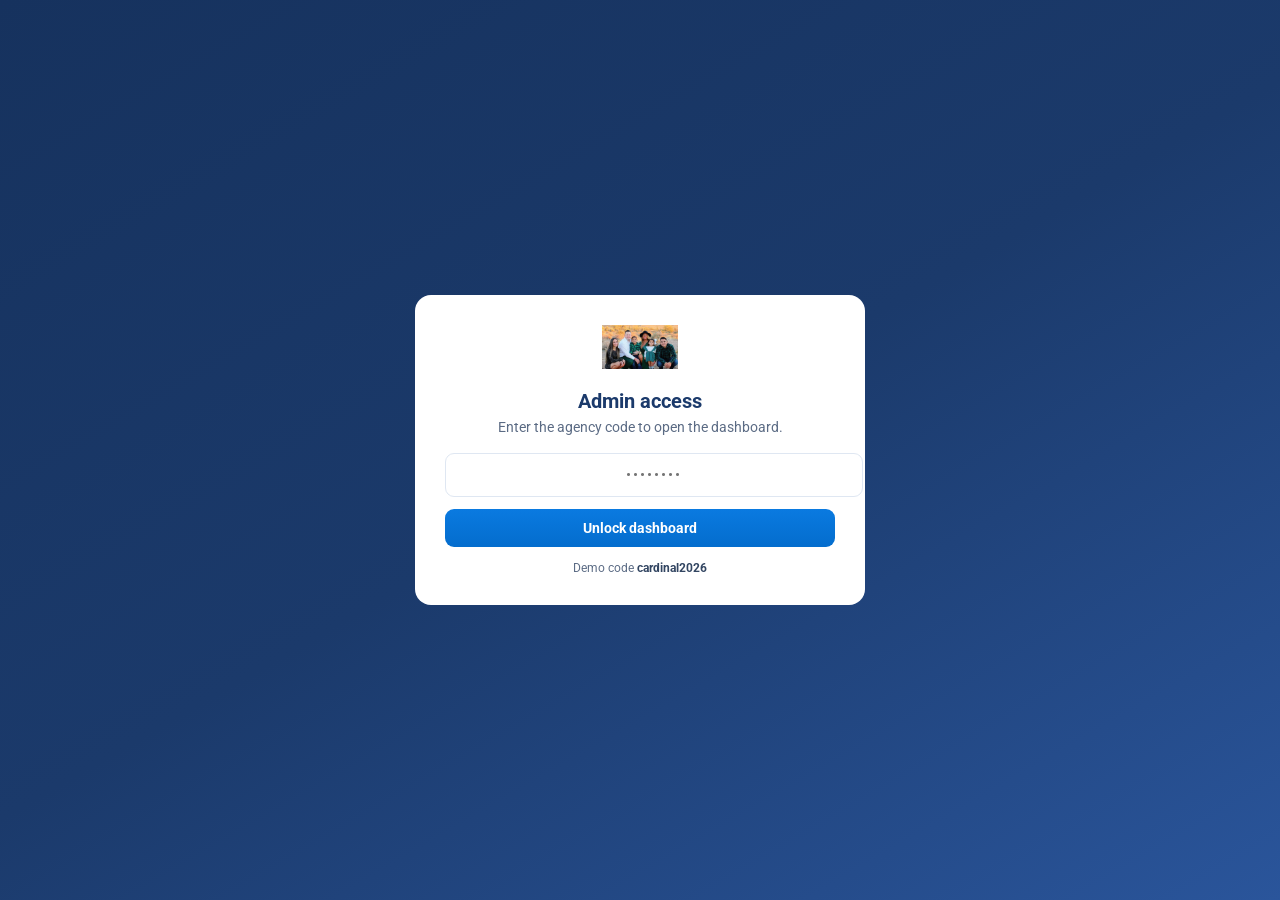
==== admin.html @ 651b7b45 "Cardinal Insurance Group — agency site, client portal, admin dashboard" ====
<!DOCTYPE html>
<html lang="en">
<head>
<meta charset="utf-8">
<meta name="viewport" content="width=device-width,initial-scale=1">
<title>Admin — Cardinal Insurance Group | LNL Solutions</title>
<meta name="robots" content="noindex">
<link rel="icon" href="assets/img/logo-alt.png">
<link href="https://fonts.googleapis.com/css2?family=Roboto:wght@400;500;700;900&display=swap" rel="stylesheet">
<link rel="stylesheet" href="assets/css/admin.css">
</head>
<body class="admin">

<div class="gate" id="gate">
  <form class="gate__c" id="gateForm">
    <img src="assets/img/logo-alt.png" alt="" style="height:44px;width:auto;margin:0 auto 16px">
    <h2>Admin access</h2>
    <p>Enter the agency code to open the dashboard.</p>
    <input id="gateCode" placeholder="••••••••" autocomplete="off" aria-label="Access code">
    <button class="btn btn--blue" type="submit" style="width:100%;margin-top:12px">Unlock dashboard</button>
    <div class="gate__err" id="gateErr">Incorrect code.</div>
    <div class="gate__k">Demo code <b>cardinal2026</b></div>
  </form>
</div>

<div class="atop"><div class="awrap atop__in">
  <img src="assets/img/logo-alt.png" alt="">
  <span class="atop__t">Cardinal Insurance Group</span>
  <span class="atop__b">Admin</span>
  <div class="atop__sp">
    <span>Signed in as John C.</span>
    <a href="index.html" style="color:#046DCD;font-weight:700">View site ↗</a>
  </div>
</div></div>

<div class="awrap">
  <div class="ahead">
    <div>
      <h1>Today at a glance</h1>
      <p id="asOf">—</p>
    </div>
    <div class="ahead__sp">
      <button class="btn btn--line btn--sm" id="refresh">Refresh</button>
      <button class="btn btn--blue btn--sm" id="addLead">Add lead</button>
    </div>
  </div>

  <div class="kpis" id="kpis"></div>

  <div class="grid2">
    <div>
      <div class="panel">
        <div class="panel__h"><h2>New leads</h2><span class="n" id="leadCount">—</span></div>
        <div class="panel__b">
          <table>
            <thead><tr><th>Name</th><th>Coverage</th><th>ZIP</th><th>Source</th><th>Status</th><th>Added</th></tr></thead>
            <tbody id="leadRows"></tbody>
          </table>
        </div>
      </div>

      <div class="panel">
        <div class="panel__h"><h2>Clients</h2><span class="n" id="clientCount">—</span></div>
        <div class="panel__b">
          <table>
            <thead><tr><th>Client</th><th>Policies</th><th>Monthly</th><th>Carrier</th><th>Client since</th></tr></thead>
            <tbody id="clientRows"></tbody>
          </table>
        </div>
      </div>
    </div>

    <div>
      <div class="panel">
        <div class="panel__h"><h2>Follow-ups needed</h2><span class="n" id="fuCount">—</span></div>
        <div class="panel__b" id="fuList"></div>
      </div>

      <div class="panel">
        <div class="panel__h"><h2>Campaign performance</h2><span class="n">30 days</span></div>
        <div class="panel__b">
          <table>
            <thead><tr><th>Channel</th><th>Spend</th><th>Leads</th><th>CPL</th><th>Bound</th></tr></thead>
            <tbody id="chanRows"></tbody>
          </table>
        </div>
      </div>
    </div>
  </div>
</div>

<div class="scrim" id="scrim"></div>
<div class="drawer" id="drawer"></div>

<script src="assets/js/app.js"></script>
<script src="assets/js/admin.js"></script>
</body>
</html>
---- assets/css/admin.css ----
:root{--blue:#046DCD;--navy:#1B3A6B;--red:#C33E47;--line:#DFE7F2;--mist:#F4F7FB;--muted:#5B6B84}
body.admin{background:var(--mist);font-family:"Roboto",-apple-system,Segoe UI,Arial,sans-serif;color:#1F2937}
.awrap{max-width:1240px;margin:0 auto;padding:0 20px}
.atop{background:#fff;border-bottom:1px solid var(--line);position:sticky;top:0;z-index:30}
.atop__in{display:flex;align-items:center;gap:14px;height:66px}
.atop__in img{height:32px;width:auto}
.atop__t{font-weight:800;color:var(--navy);font-size:15px}
.atop__b{margin-left:6px;font-size:11px;font-weight:800;letter-spacing:.06em;text-transform:uppercase;
  background:#EAF2FC;color:#046DCD;padding:4px 8px;border-radius:6px}
.atop__sp{margin-left:auto;display:flex;gap:14px;align-items:center;font-size:13px;color:var(--muted)}
.ahead{padding:26px 0 4px;display:flex;align-items:flex-end;gap:14px;flex-wrap:wrap}
.ahead h1{font-size:26px;color:var(--navy);margin:0}
.ahead p{margin:0;color:var(--muted);font-size:14px}
.ahead__sp{margin-left:auto;display:flex;gap:8px}
.btn{display:inline-flex;align-items:center;justify-content:center;gap:8px;font-weight:700;font-size:14px;
  padding:11px 17px;border-radius:9px;border:0;cursor:pointer;font-family:inherit}
.btn--blue{background:linear-gradient(180deg,#0A7AE0,#046DCD);color:#fff}
.btn--line{background:#fff;color:var(--navy);border:1px solid var(--line)}
.btn--sm{padding:8px 13px;font-size:13px;border-radius:8px}
.kpis{display:grid;grid-template-columns:repeat(4,1fr);gap:14px;margin:22px 0}
@media(max-width:1000px){.kpis{grid-template-columns:1fr 1fr}}
.kpi{background:#fff;border:1px solid var(--line);border-radius:13px;padding:16px 18px}
.kpi__l{font-size:11.5px;text-transform:uppercase;letter-spacing:.07em;color:var(--muted);font-weight:800}
.kpi__v{font-size:27px;font-weight:800;color:var(--navy);letter-spacing:-.02em;margin-top:6px;line-height:1.1}
.kpi__d{font-size:12px;color:var(--muted);margin-top:3px}
.kpi--alert .kpi__v{color:#B25E09}
.grid2{display:grid;grid-template-columns:1.5fr 1fr;gap:18px}
@media(max-width:1000px){.grid2{grid-template-columns:1fr}}
.panel{background:#fff;border:1px solid var(--line);border-radius:13px;overflow:hidden;margin-bottom:18px}
.panel__h{padding:14px 17px;border-bottom:1px solid var(--line);display:flex;align-items:center;gap:10px}
.panel__h h2{font-size:14.5px;margin:0;color:var(--navy)}
.panel__h .n{margin-left:auto;font-size:11.5px;font-weight:800;color:var(--muted)}
.panel__b{padding:0}
table{width:100%;border-collapse:collapse;font-size:13.5px}
th{text-align:left;padding:10px 14px;font-size:11px;text-transform:uppercase;letter-spacing:.06em;
  color:var(--muted);font-weight:800;background:#FAFCFE;border-bottom:1px solid var(--line);white-space:nowrap}
td{padding:11px 14px;border-bottom:1px solid #EEF3F9;vertical-align:middle}
tr:last-child td{border-bottom:0}
tbody tr{cursor:pointer}
tbody tr:hover{background:#F7FAFE}
.who{display:flex;align-items:center;gap:9px}
.av{width:30px;height:30px;border-radius:50%;background:linear-gradient(160deg,#1B3A6B,#26488A);color:#fff;
  display:grid;place-items:center;font-size:11.5px;font-weight:800;flex:0 0 30px}
.tg{display:inline-block;font-size:11px;font-weight:800;padding:4px 9px;border-radius:999px;white-space:nowrap}
.tg--new{background:#EAF2FC;color:#046DCD}
.tg--follow{background:#FEF3E2;color:#B25E09}
.tg--quoted{background:#EEEBFF;color:#5B45C9}
.tg--won{background:#E7F6EE;color:#1B7F4B}
.fu{display:flex;gap:11px;padding:13px 17px;border-bottom:1px solid #EEF3F9;align-items:center}
.fu:last-child{border:0}
.fu__b{flex:1;min-width:0}
.fu__n{font-weight:700;font-size:14px;color:#22304A}
.fu__m{font-size:12.5px;color:var(--muted)}
.empty{padding:22px 17px;color:var(--muted);font-size:13.5px}
/* gate */
.gate{position:fixed;inset:0;background:linear-gradient(150deg,#16325E,#1B3A6B 50%,#2A559B);z-index:100;
  display:grid;place-items:center;padding:20px}
.gate__c{background:#fff;border-radius:16px;padding:30px;max-width:390px;width:100%;text-align:center}
.gate__c h2{font-size:20px;color:var(--navy);margin:0 0 6px}
.gate__c p{font-size:13.5px;color:var(--muted);margin:0 0 18px}
.gate input{width:100%;padding:12px 13px;border:1px solid var(--line);border-radius:9px;font-size:15px;
  text-align:center;letter-spacing:.14em;font-family:inherit}
.gate input:focus{outline:2px solid rgba(4,109,205,.22);border-color:var(--blue)}
.gate__err{color:#B42318;font-size:12.5px;font-weight:700;margin-top:10px;display:none}
.gate__k{font-size:11.5px;color:var(--muted);margin-top:14px}
.gate__k b{color:#334662}
/* drawer */
.scrim{position:fixed;inset:0;background:rgba(12,26,48,.42);opacity:0;pointer-events:none;transition:.2s;z-index:80}
.scrim.on{opacity:1;pointer-events:auto}
.drawer{position:fixed;top:0;right:0;bottom:0;width:430px;max-width:94vw;background:#fff;z-index:81;
  transform:translateX(102%);transition:transform .26s ease;display:flex;flex-direction:column;box-shadow:-20px 0 50px rgba(12,26,48,.18)}
.drawer.on{transform:none}
.drawer__h{padding:18px;border-bottom:1px solid var(--line);display:flex;gap:12px;align-items:flex-start}
.drawer__h b{font-size:17px;color:var(--navy);display:block}
.drawer__h span{font-size:12.5px;color:var(--muted)}
.drawer__x{margin-left:auto;background:none;border:0;font-size:24px;color:#7C8BA3;cursor:pointer;line-height:1}
.drawer__b{padding:18px;overflow-y:auto;flex:1}
.dr{display:flex;justify-content:space-between;gap:14px;padding:9px 0;border-bottom:1px dashed var(--line);font-size:13.5px}
.dr:last-child{border:0}
.dr__k{color:var(--muted)}
.dr__v{font-weight:700;color:#22304A;text-align:right}
.acts{display:flex;gap:8px;flex-wrap:wrap;margin-top:14px}
.hide{display:none!important}
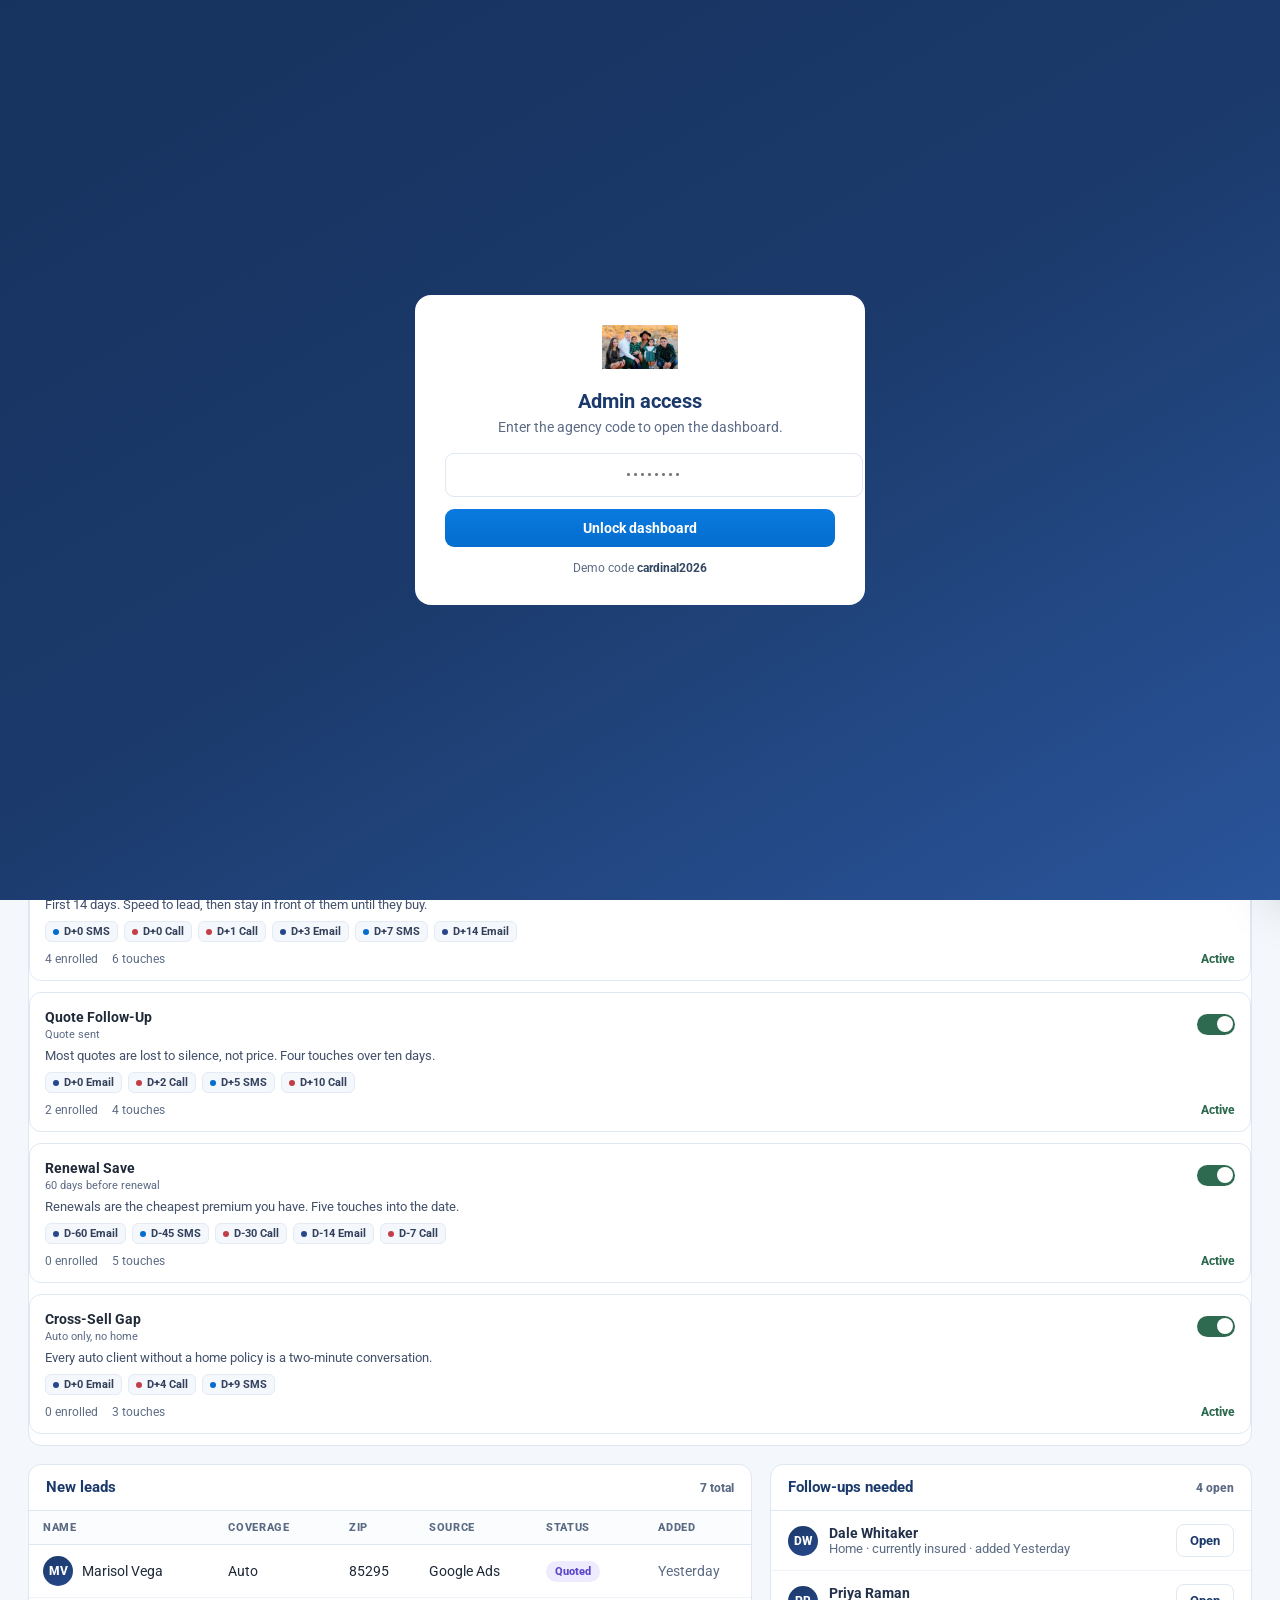
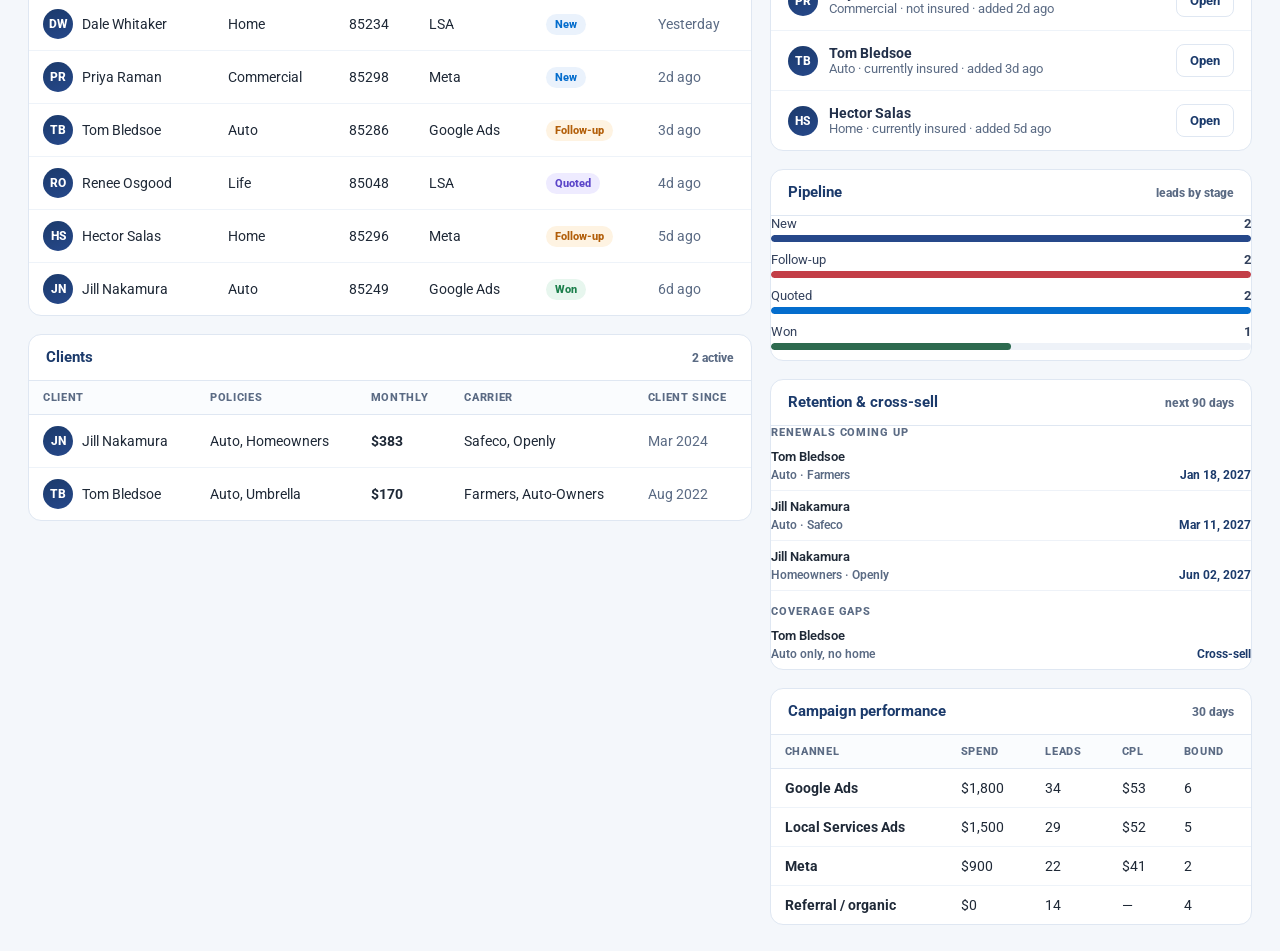
==== commit 9c9e124f: "Add drip campaigns, today queue, pipeline and retention to admin" ====
--- a/admin.html
+++ b/admin.html
@@ -47,6 +47,16 @@
 
   <div class="kpis" id="kpis"></div>
 
+  <div class="panel">
+    <div class="panel__h"><h2>Today's queue</h2><span class="n" id="qCount">—</span></div>
+    <div class="panel__b" id="queue"></div>
+  </div>
+
+  <div class="panel">
+    <div class="panel__h"><h2>Drip campaigns</h2><span class="n">automated follow-up</span></div>
+    <div class="panel__b" id="campaigns"></div>
+  </div>
+
   <div class="grid2">
     <div>
       <div class="panel">
@@ -77,6 +87,16 @@
       </div>
 
       <div class="panel">
+        <div class="panel__h"><h2>Pipeline</h2><span class="n">leads by stage</span></div>
+        <div class="panel__b" id="pipeline"></div>
+      </div>
+
+      <div class="panel">
+        <div class="panel__h"><h2>Retention & cross-sell</h2><span class="n">next 90 days</span></div>
+        <div class="panel__b" id="retention"></div>
+      </div>
+
+      <div class="panel">
         <div class="panel__h"><h2>Campaign performance</h2><span class="n">30 days</span></div>
         <div class="panel__b">
           <table>
@@ -94,5 +114,6 @@
 
 <script src="assets/js/app.js"></script>
 <script src="assets/js/admin.js"></script>
+<script src="assets/js/drip.js"></script>
 </body>
 </html>
--- a/assets/css/admin.css
+++ b/assets/css/admin.css
@@ -81,3 +81,52 @@
 .dr__v{font-weight:700;color:#22304A;text-align:right}
 .acts{display:flex;gap:8px;flex-wrap:wrap;margin-top:14px}
 .hide{display:none!important}
+
+/* ── drip / queue / pipeline ─────────────────────────── */
+.btn--xs{padding:5px 10px;font-size:12px;border-radius:8px}
+.btn--line{background:#fff;border:1px solid var(--line);color:#1B3A6B}
+.btn--line:hover{border-color:#046DCD;color:#046DCD}
+.empty{color:var(--muted);font-size:13px;padding:8px 2px}
+.qrow{display:grid;grid-template-columns:1.1fr 1.4fr auto;gap:14px;align-items:center;
+  padding:11px 6px;border-bottom:1px solid #EEF2F8;cursor:pointer}
+.qrow:hover{background:#FAFCFF}
+.qrow__n{font-weight:700;font-size:13.5px}
+.qrow__m{font-size:11.5px;color:var(--muted)}
+.qrow__s{display:flex;align-items:center;gap:8px;font-size:12.5px;color:#3C4A63}
+.qrow__t{white-space:nowrap;overflow:hidden;text-overflow:ellipsis}
+.qrow__r{display:flex;align-items:center;gap:7px}
+.qrow__d{font-size:11.5px;color:var(--muted);white-space:nowrap}
+.chip{color:#fff;font-size:10.5px;font-weight:800;letter-spacing:.05em;padding:3px 7px;border-radius:5px}
+.camp{border:1px solid var(--line);border-radius:12px;padding:14px 15px;margin-bottom:11px;background:#fff}
+.camp--off{opacity:.62}
+.camp__h{display:flex;align-items:center;justify-content:space-between;gap:12px}
+.camp__h b{font-size:14px}
+.camp__tg{display:block;font-size:11px;color:var(--muted);margin-top:2px}
+.camp__d{font-size:12.5px;color:#42506A;margin:7px 0 9px}
+.camp__steps{display:flex;flex-wrap:wrap;gap:6px}
+.stp{display:inline-flex;align-items:center;gap:5px;font-size:11px;font-weight:700;
+  background:#F4F7FB;border:1px solid #E4EBF5;border-radius:6px;padding:3px 7px;color:#33415C}
+.stp i{width:6px;height:6px;border-radius:50%;display:inline-block}
+.camp__f{display:flex;gap:14px;margin-top:10px;font-size:11.5px;color:var(--muted)}
+.camp__st{margin-left:auto;font-weight:800;color:#2D6A4F}
+.camp--off .camp__st{color:#B25E09}
+.tog{width:38px;height:21px;border-radius:99px;border:0;background:#CBD6E5;position:relative;cursor:pointer;flex:0 0 auto}
+.tog span{position:absolute;top:2.5px;left:2.5px;width:16px;height:16px;border-radius:50%;background:#fff;transition:.16s}
+.tog--on{background:#2D6A4F}
+.tog--on span{left:19.5px}
+.pl{margin-bottom:10px}
+.pl__t{display:flex;justify-content:space-between;font-size:12.5px;color:#33415C;margin-bottom:4px}
+.pl__b{height:7px;background:#EEF2F8;border-radius:99px;overflow:hidden}
+.pl__b i{display:block;height:100%;border-radius:99px}
+.rt{display:grid;grid-template-columns:1fr auto;gap:4px 10px;padding:8px 0;border-bottom:1px solid #EEF2F8;font-size:12.5px}
+.rt:last-child{border-bottom:0}
+.rt span{font-weight:600}
+.rt__m{font-size:11.5px;color:var(--muted);grid-column:1}
+.rt b{font-size:11.5px;color:#1B3A6B;text-align:right}
+.rt__x{color:#C33E47}
+.rt__h{font-size:11px;font-weight:800;text-transform:uppercase;letter-spacing:.09em;color:var(--muted);margin-bottom:2px}
+@media(max-width:900px){
+  .qrow{grid-template-columns:1fr auto;gap:8px}
+  .qrow__s{grid-column:1;font-size:12px}
+  .qrow__r{grid-column:2;grid-row:1 / span 2}
+}
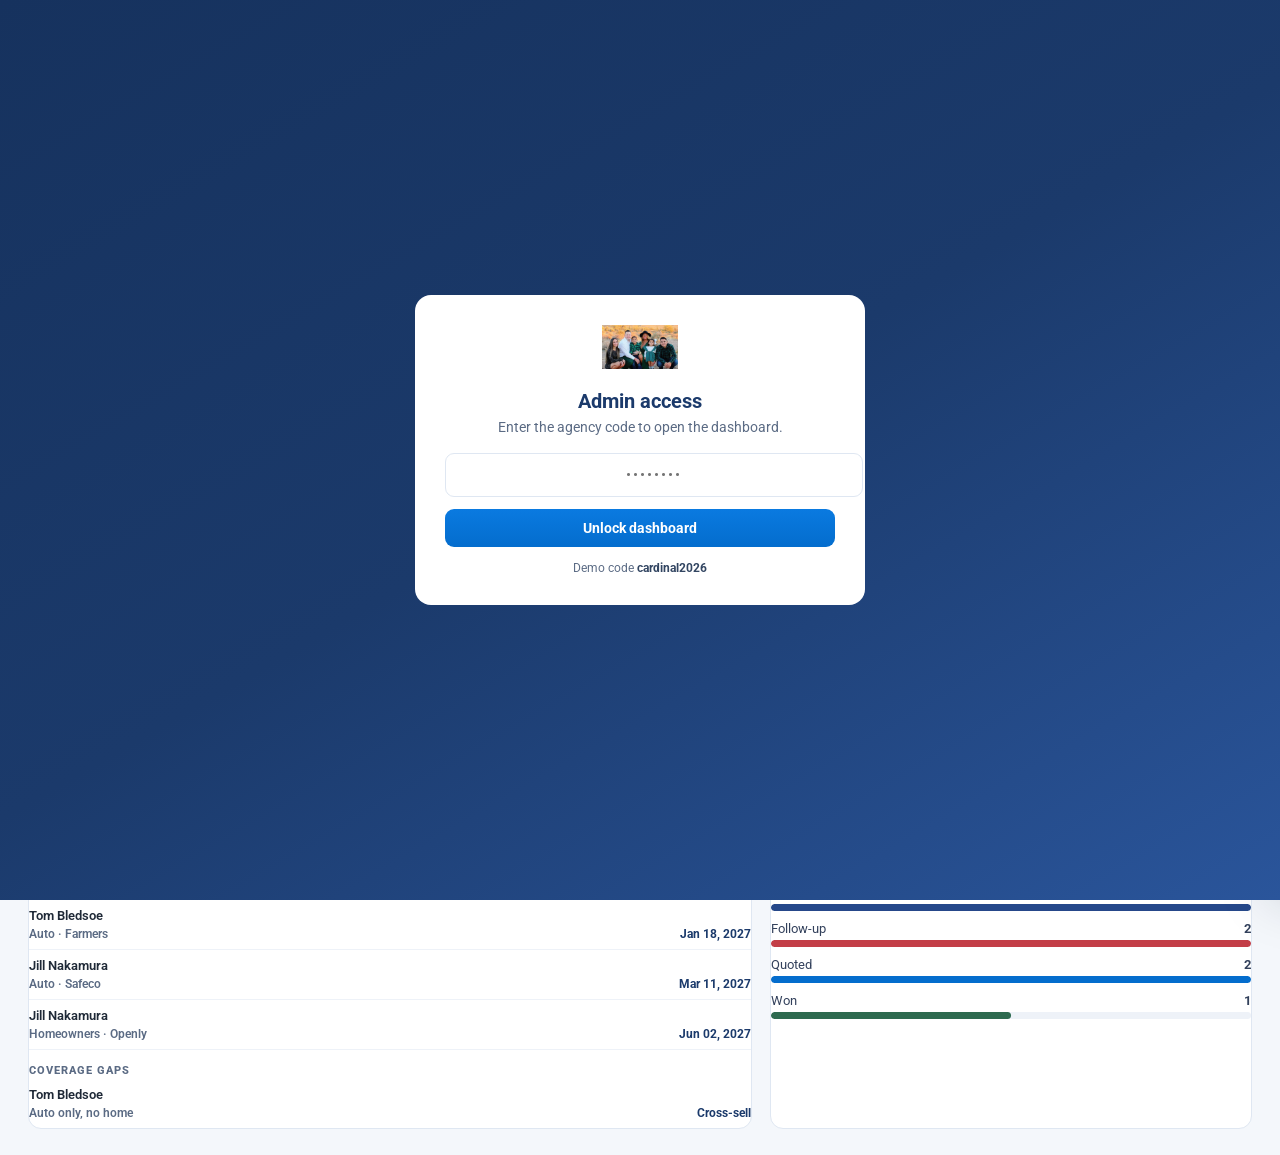
==== commit 5a58bf53: "Add AMS layer: policies, claims, commissions, documents, client record, tabbed admin" ====
--- a/admin.html
+++ b/admin.html
@@ -33,10 +33,20 @@
   </div>
 </div></div>
 
+<div class="anav"><div class="awrap anav__in">
+  <button class="ntab ntab--on" data-tab="today">Today</button>
+  <button class="ntab" data-tab="leads">Leads</button>
+  <button class="ntab" data-tab="clients">Clients</button>
+  <button class="ntab" data-tab="policies">Policies</button>
+  <button class="ntab" data-tab="claims">Claims</button>
+  <button class="ntab" data-tab="money">Money</button>
+  <button class="ntab" data-tab="automations">Automations</button>
+</div></div>
+
 <div class="awrap">
   <div class="ahead">
     <div>
-      <h1>Today at a glance</h1>
+      <h1 id="pageTitle">Today at a glance</h1>
       <p id="asOf">—</p>
     </div>
     <div class="ahead__sp">
@@ -47,55 +57,106 @@
 
   <div class="kpis" id="kpis"></div>
 
-  <div class="panel">
-    <div class="panel__h"><h2>Today's queue</h2><span class="n" id="qCount">—</span></div>
-    <div class="panel__b" id="queue"></div>
-  </div>
-
-  <div class="panel">
-    <div class="panel__h"><h2>Drip campaigns</h2><span class="n">automated follow-up</span></div>
-    <div class="panel__b" id="campaigns"></div>
-  </div>
-
-  <div class="grid2">
-    <div>
+  <!-- TODAY -->
+  <section class="tabpane tabpane--on" data-pane="today">
+    <div class="panel">
+      <div class="panel__h"><h2>Today's queue</h2><span class="n" id="qCount">—</span></div>
+      <div class="panel__b" id="queue"></div>
+    </div>
+    <div class="grid2">
       <div class="panel">
-        <div class="panel__h"><h2>New leads</h2><span class="n" id="leadCount">—</span></div>
-        <div class="panel__b">
-          <table>
-            <thead><tr><th>Name</th><th>Coverage</th><th>ZIP</th><th>Source</th><th>Status</th><th>Added</th></tr></thead>
-            <tbody id="leadRows"></tbody>
-          </table>
-        </div>
+        <div class="panel__h"><h2>Retention &amp; cross-sell</h2><span class="n">next 90 days</span></div>
+        <div class="panel__b" id="retention"></div>
       </div>
-
-      <div class="panel">
-        <div class="panel__h"><h2>Clients</h2><span class="n" id="clientCount">—</span></div>
-        <div class="panel__b">
-          <table>
-            <thead><tr><th>Client</th><th>Policies</th><th>Monthly</th><th>Carrier</th><th>Client since</th></tr></thead>
-            <tbody id="clientRows"></tbody>
-          </table>
-        </div>
-      </div>
-    </div>
-
-    <div>
-      <div class="panel">
-        <div class="panel__h"><h2>Follow-ups needed</h2><span class="n" id="fuCount">—</span></div>
-        <div class="panel__b" id="fuList"></div>
-      </div>
-
       <div class="panel">
         <div class="panel__h"><h2>Pipeline</h2><span class="n">leads by stage</span></div>
         <div class="panel__b" id="pipeline"></div>
       </div>
+    </div>
+  </section>
 
+  <!-- LEADS -->
+  <section class="tabpane" data-pane="leads">
+    <div class="panel">
+      <div class="panel__h"><h2>New leads</h2><span class="n" id="leadCount">—</span></div>
+      <div class="panel__b">
+        <table>
+          <thead><tr><th>Name</th><th>Coverage</th><th>ZIP</th><th>Source</th><th>Status</th><th>Added</th></tr></thead>
+          <tbody id="leadRows"></tbody>
+        </table>
+      </div>
+    </div>
+    <div class="panel">
+      <div class="panel__h"><h2>Follow-up required</h2><span class="n" id="fuCount">—</span></div>
+      <div class="panel__b" id="fuList"></div>
+    </div>
+  </section>
+
+  <!-- CLIENTS -->
+  <section class="tabpane" data-pane="clients">
+    <div class="panel">
+      <div class="panel__h"><h2>Clients</h2><span class="n" id="clientCount">—</span></div>
+      <div class="panel__b">
+        <table>
+          <thead><tr><th>Client</th><th>Policies</th><th>Monthly</th><th>Carrier</th><th>Client since</th></tr></thead>
+          <tbody id="clientRows"></tbody>
+        </table>
+      </div>
+    </div>
+  </section>
+
+  <!-- POLICIES -->
+  <section class="tabpane" data-pane="policies">
+    <div class="panel">
+      <div class="panel__h"><h2>Book of business</h2><span class="n" id="polCount">—</span></div>
+      <div class="panel__b">
+        <table>
+          <thead><tr><th>Policy</th><th>Client</th><th>Line</th><th>Carrier</th><th>Term</th><th>Renews</th><th>Monthly</th><th>Status</th></tr></thead>
+          <tbody id="polRows"></tbody>
+        </table>
+      </div>
+    </div>
+    <div class="grid2">
       <div class="panel">
-        <div class="panel__h"><h2>Retention & cross-sell</h2><span class="n">next 90 days</span></div>
-        <div class="panel__b" id="retention"></div>
+        <div class="panel__h"><h2>Documents</h2><span class="n">declarations &amp; cards</span></div>
+        <div class="panel__b" id="docList"></div>
       </div>
+      <div class="panel">
+        <div class="panel__h"><h2>By line</h2><span class="n">monthly premium</span></div>
+        <div class="panel__b" id="lineMix"></div>
+      </div>
+    </div>
+  </section>
 
+  <!-- CLAIMS -->
+  <section class="tabpane" data-pane="claims">
+    <div class="panel">
+      <div class="panel__h"><h2>Claims</h2><span class="n" id="claimCount">—</span></div>
+      <div class="panel__b">
+        <table>
+          <thead><tr><th>Claim</th><th>Client</th><th>Type</th><th>Policy</th><th>Opened</th><th>Stage</th><th>Reserve</th><th>Paid</th></tr></thead>
+          <tbody id="claimRows"></tbody>
+        </table>
+      </div>
+    </div>
+    <div class="panel">
+      <div class="panel__h"><h2>Claim activity</h2><span class="n">latest</span></div>
+      <div class="panel__b" id="claimFeed"></div>
+    </div>
+  </section>
+
+  <!-- MONEY -->
+  <section class="tabpane" data-pane="money">
+    <div class="grid2">
+      <div class="panel">
+        <div class="panel__h"><h2>Commission by carrier</h2><span class="n">this month</span></div>
+        <div class="panel__b">
+          <table>
+            <thead><tr><th>Carrier</th><th>Policies</th><th>Premium</th><th>Commission</th><th>Status</th></tr></thead>
+            <tbody id="commRows"></tbody>
+          </table>
+        </div>
+      </div>
       <div class="panel">
         <div class="panel__h"><h2>Campaign performance</h2><span class="n">30 days</span></div>
         <div class="panel__b">
@@ -106,7 +167,19 @@
         </div>
       </div>
     </div>
-  </div>
+    <div class="panel">
+      <div class="panel__h"><h2>Acquisition efficiency</h2><span class="n">what the spend returns</span></div>
+      <div class="panel__b" id="moneyExtra"></div>
+    </div>
+  </section>
+
+  <!-- AUTOMATIONS -->
+  <section class="tabpane" data-pane="automations">
+    <div class="panel">
+      <div class="panel__h"><h2>Drip campaigns</h2><span class="n">automated follow-up</span></div>
+      <div class="panel__b" id="campaigns"></div>
+    </div>
+  </section>
 </div>
 
 <div class="scrim" id="scrim"></div>
@@ -114,6 +187,7 @@
 
 <script src="assets/js/app.js"></script>
 <script src="assets/js/admin.js"></script>
+<script src="assets/js/ams.js"></script>
 <script src="assets/js/drip.js"></script>
 </body>
 </html>
--- a/assets/css/admin.css
+++ b/assets/css/admin.css
@@ -130,3 +130,47 @@
   .qrow__s{grid-column:1;font-size:12px}
   .qrow__r{grid-column:2;grid-row:1 / span 2}
 }
+
+/* ── tabs ─────────────────────────────────────────────── */
+.anav{background:#fff;border-bottom:1px solid #E4EBF5;position:sticky;top:0;z-index:40}
+.anav__in{display:flex;gap:4px;overflow-x:auto;scrollbar-width:none}
+.anav__in::-webkit-scrollbar{display:none}
+.ntab{background:none;border:0;border-bottom:2.5px solid transparent;padding:13px 14px;
+  font:700 13px Roboto,Arial,sans-serif;color:#5B6B84;cursor:pointer;white-space:nowrap}
+.ntab:hover{color:#046DCD}
+.ntab--on{color:#046DCD;border-bottom-color:#046DCD}
+.tabpane{display:none}
+.tabpane--on{display:block}
+.kpis--flat{margin:0}
+
+/* ── documents / claims / client record ───────────────── */
+.doc{display:flex;align-items:center;gap:11px;padding:9px 4px;border-bottom:1px solid #EEF2F8;cursor:pointer}
+.doc:hover{background:#FAFCFF}
+.doc:last-child{border-bottom:0}
+.doc__i{flex:0 0 auto;font:800 10px Arial;letter-spacing:.06em;color:#C33E47;border:1px solid #F0C9CD;
+  background:#FDF3F4;border-radius:5px;padding:5px 6px}
+.doc__b{flex:1;min-width:0}
+.doc__t{font-size:13px;font-weight:600;color:#1B3A6B}
+.doc__m{font-size:11.5px;color:#5B6B84}
+.doc__d{font-size:11.5px;font-weight:700;color:#046DCD}
+.doc--mini{padding:7px 2px}
+.feed{padding:10px 2px;border-bottom:1px solid #EEF2F8}
+.feed:last-child{border-bottom:0}
+.feed__h{display:flex;justify-content:space-between;font-size:13px;color:#1B3A6B}
+.feed__h span{font-size:11px;font-weight:800;color:#C33E47;text-transform:uppercase;letter-spacing:.05em}
+.feed__m{font-size:11.5px;color:#5B6B84;margin-top:2px}
+.feed__n{font-size:12.5px;color:#42506A;margin-top:5px}
+.dr__h{font-size:11px;font-weight:800;text-transform:uppercase;letter-spacing:.09em;color:#8494AC;
+  margin:20px 0 8px}
+.mini{display:grid;grid-template-columns:1fr auto;gap:2px 10px;padding:8px 0;border-bottom:1px solid #EEF2F8}
+.mini b{font-size:13px;color:#1B3A6B}
+.mini span{font-size:11.5px;color:#5B6B84;grid-column:1}
+.mini em{font-size:12px;font-style:normal;font-weight:700;color:#046DCD;text-align:right}
+.note{font-size:12.5px;color:#33415C;padding:6px 0;border-bottom:1px dotted #E4EBF5}
+.note span{display:inline-block;min-width:52px;font-weight:700;color:#8494AC;font-size:11px}
+.noteform{display:flex;gap:8px;margin-top:10px}
+.noteform input{flex:1;border:1px solid #DDE5F5;border-radius:9px;padding:9px 11px;font:400 13px Roboto,Arial;outline:none}
+.noteform input:focus{border-color:#046DCD}
+tr[data-client],tr[data-claim]{cursor:pointer}
+tr[data-client]:hover,tr[data-claim]:hover{background:#FAFCFF}
+@media(max-width:700px){.ntab{padding:12px 11px;font-size:12.5px}}
